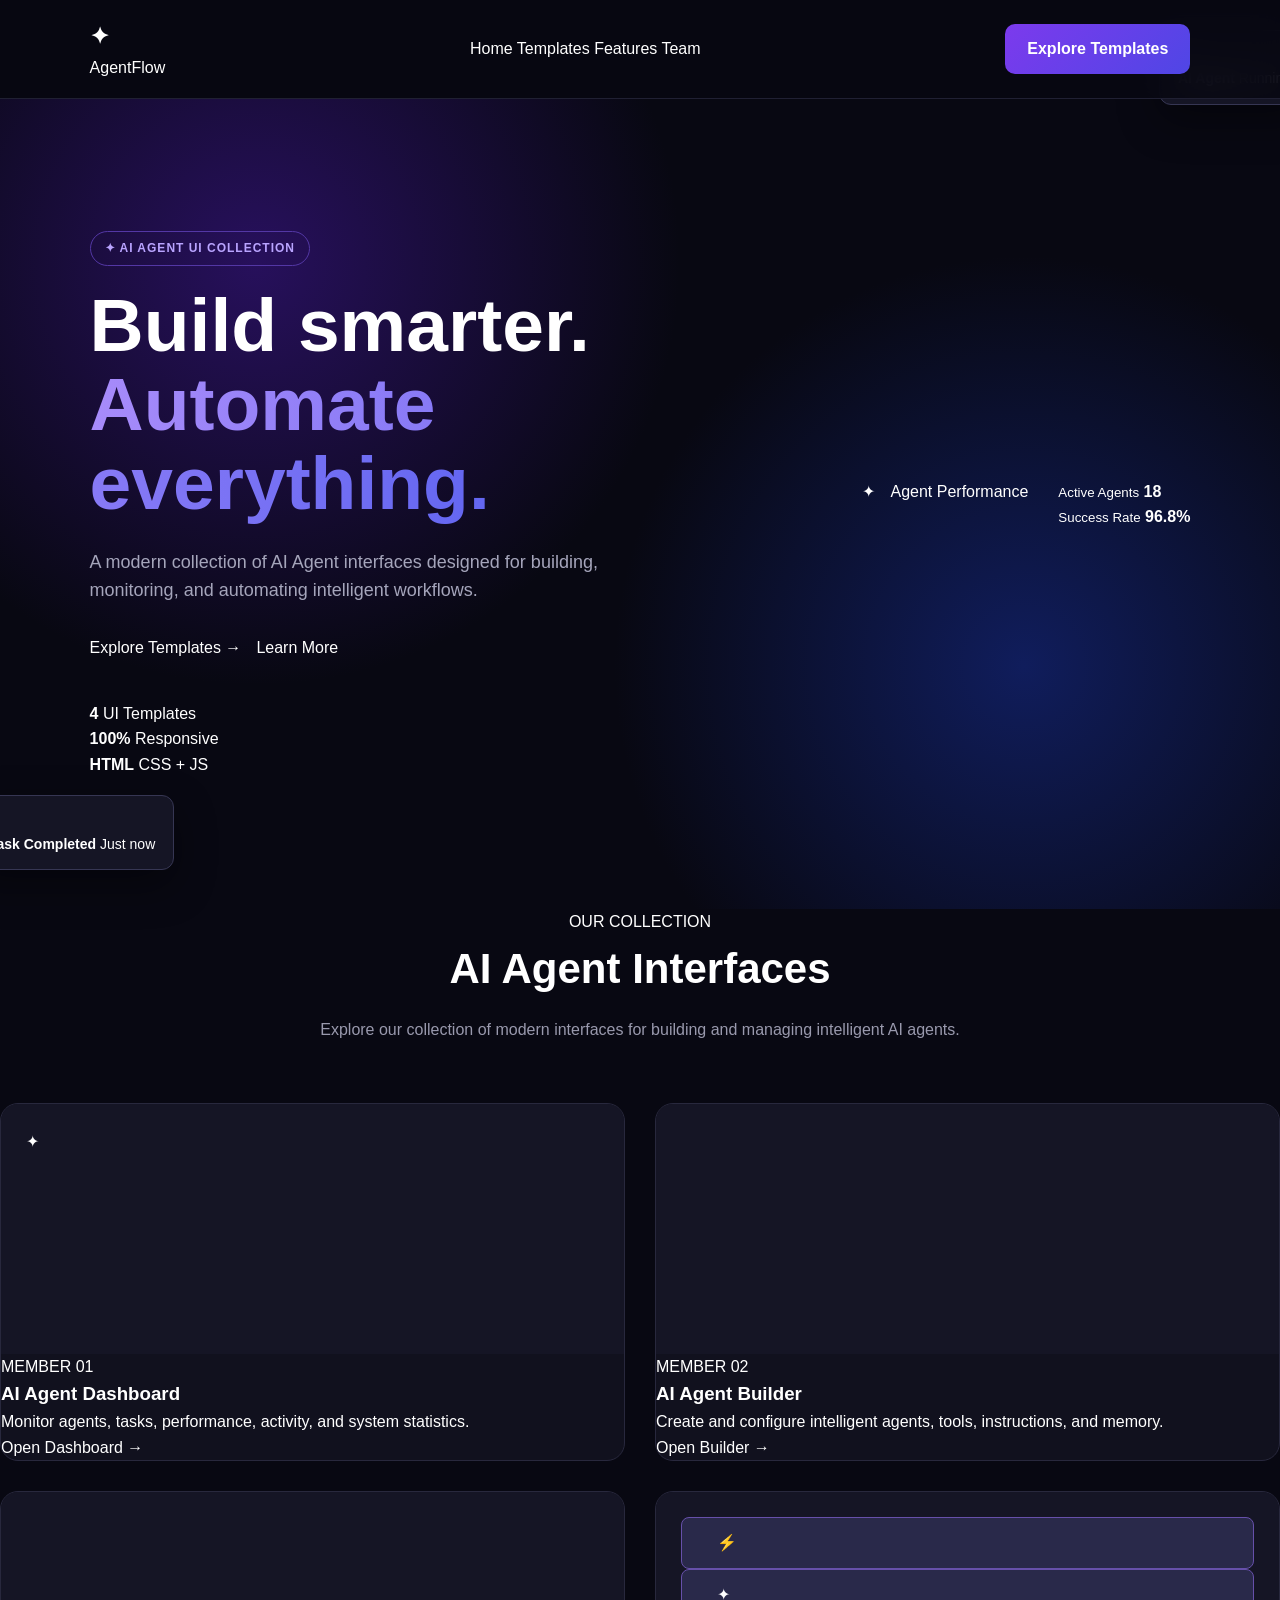
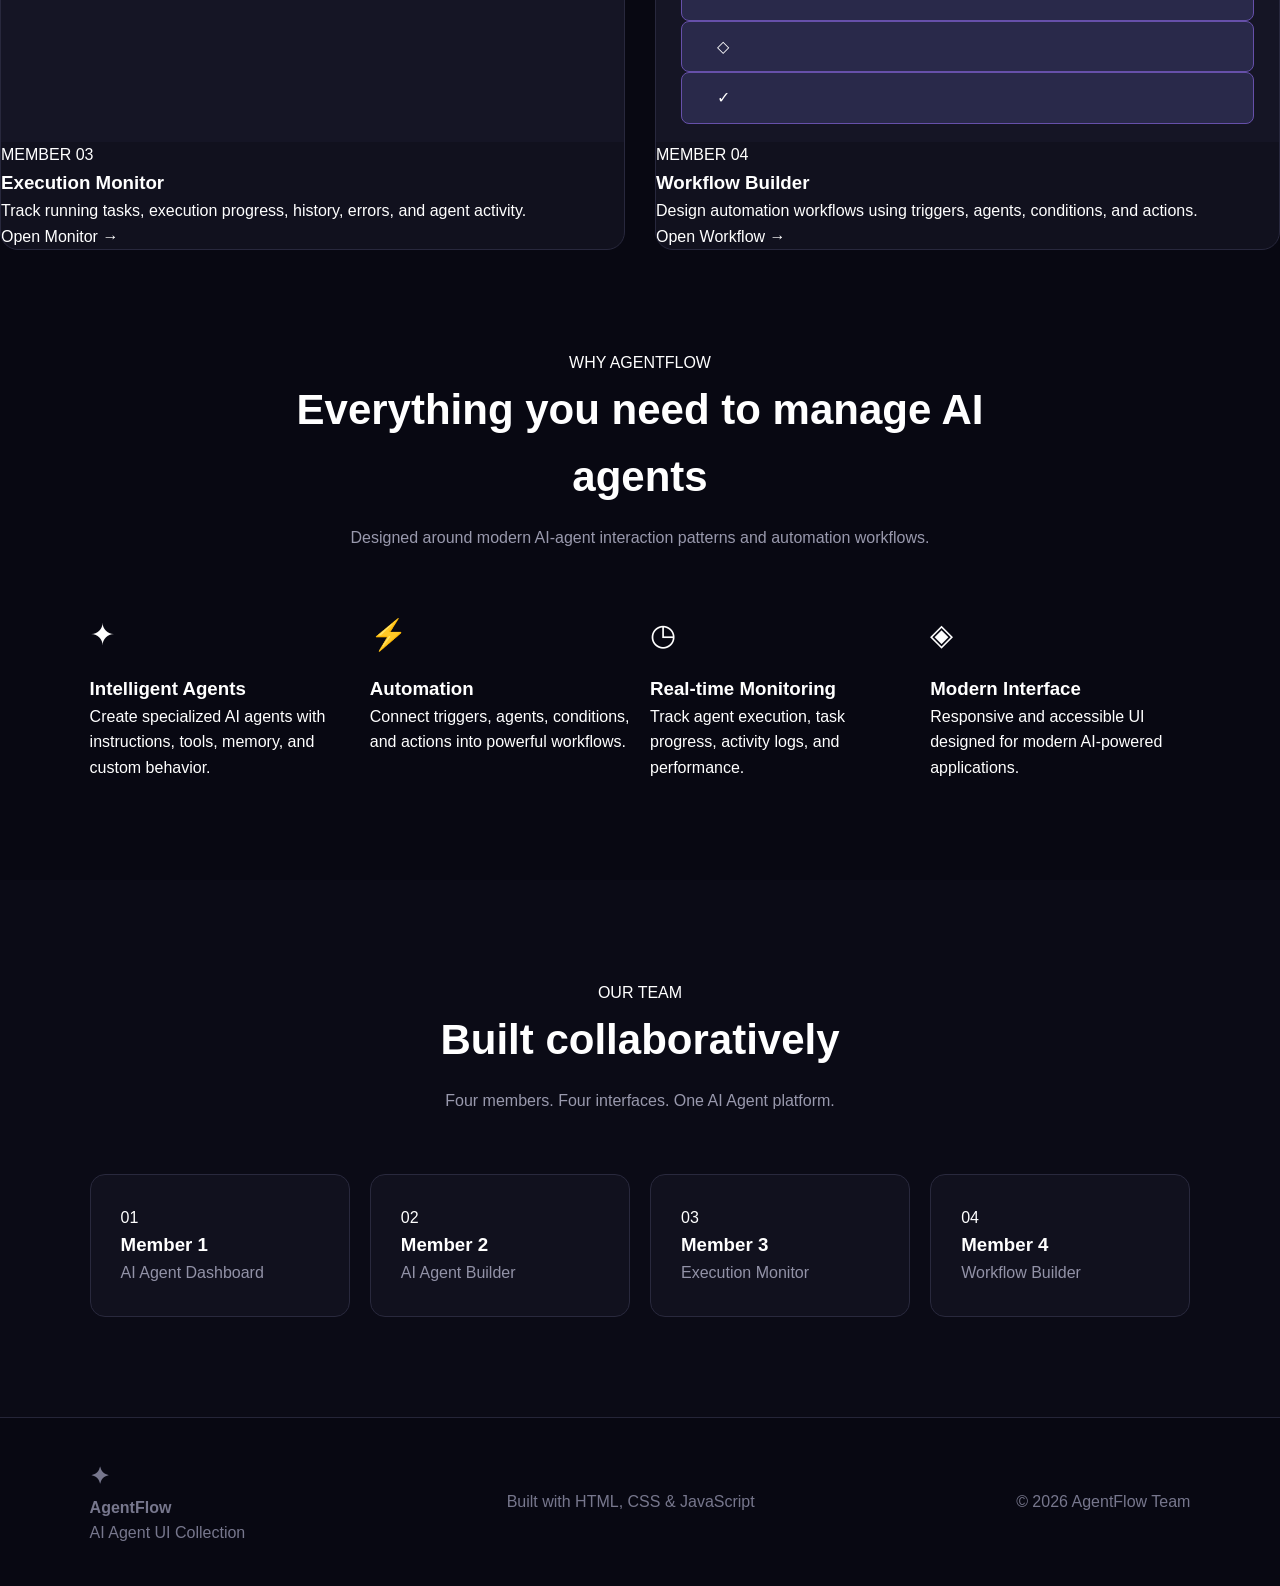
==== AIAgents/index.html @ b14f4096 "Fix AIAgents submodule configuration" ====
<!DOCTYPE html>
<html lang="en">

<head>
    <meta charset="UTF-8">
    <meta name="viewport" content="width=device-width, initial-scale=1.0">

    <title>AgentFlow | AI Agent UI Collection</title>

    <link rel="stylesheet" href="style.css">
</head>

<body>

    <!-- NAVBAR -->

    <header class="navbar">

        <div class="logo-area">

            <div class="logo">
                ✦
            </div>

            <span>AgentFlow</span>

        </div>


        <nav>

            <a href="#home">Home</a>
            <a href="#templates">Templates</a>
            <a href="#features">Features</a>
            <a href="#team">Team</a>

        </nav>


        <a href="#templates" class="nav-button">
            Explore Templates
        </a>

    </header>



    <!-- HERO -->

    <section class="hero" id="home">

        <div class="hero-content">

            <div class="badge">
                ✦ AI AGENT UI COLLECTION
            </div>


            <h1>
                Build smarter.
                <span>Automate everything.</span>
            </h1>


            <p>
                A modern collection of AI Agent interfaces designed
                for building, monitoring, and automating intelligent
                workflows.
            </p>


            <div class="hero-buttons">

                <a href="#templates" class="primary-button">
                    Explore Templates →
                </a>

                <a href="#features" class="secondary-button">
                    Learn More
                </a>

            </div>


            <div class="hero-stats">

                <div>
                    <strong>4</strong>
                    <span>UI Templates</span>
                </div>

                <div>
                    <strong>100%</strong>
                    <span>Responsive</span>
                </div>

                <div>
                    <strong>HTML</strong>
                    <span>CSS + JS</span>
                </div>

            </div>

        </div>


        <!-- HERO VISUAL -->

        <div class="hero-visual">

            <div class="glow"></div>

            <div class="floating-card card-one">

                <div class="mini-icon purple">
                    ✦
                </div>

                <div>
                    <strong>AI Agent</strong>
                    <span>Running</span>
                </div>

                <div class="online-dot"></div>

            </div>


            <div class="dashboard-preview">

                <div class="preview-top">

                    <div class="small-logo">
                        ✦
                    </div>

                    <div class="preview-lines">
                        <span></span>
                        <span></span>
                    </div>

                </div>


                <div class="preview-title">
                    Agent Performance
                </div>


                <div class="fake-chart">

                    <div class="chart-bar" style="height:35%"></div>
                    <div class="chart-bar" style="height:50%"></div>
                    <div class="chart-bar" style="height:42%"></div>
                    <div class="chart-bar" style="height:70%"></div>
                    <div class="chart-bar" style="height:58%"></div>
                    <div class="chart-bar" style="height:85%"></div>
                    <div class="chart-bar active" style="height:72%"></div>

                </div>


                <div class="preview-bottom">

                    <div>
                        <small>Active Agents</small>
                        <strong>18</strong>
                    </div>

                    <div>
                        <small>Success Rate</small>
                        <strong>96.8%</strong>
                    </div>

                </div>

            </div>


            <div class="floating-card card-two">

                <div class="success-icon">
                    ✓
                </div>

                <div>
                    <strong>Task Completed</strong>
                    <span>Just now</span>
                </div>

            </div>

        </div>

    </section>



    <!-- TEMPLATES -->

    <section class="templates-section" id="templates">

        <div class="section-heading">

            <div class="section-badge">
                OUR COLLECTION
            </div>

            <h2>
                AI Agent Interfaces
            </h2>

            <p>
                Explore our collection of modern interfaces for
                building and managing intelligent AI agents.
            </p>

        </div>


        <div class="template-grid">


            <!-- MEMBER 1 -->

            <article class="template-card">

                <div class="template-preview dashboard-preview-card">

                    <div class="mock-sidebar">

                        <div class="mock-logo">
                            ✦
                        </div>

                        <span class="mock-active"></span>
                        <span></span>
                        <span></span>
                        <span></span>

                    </div>


                    <div class="mock-dashboard">

                        <div class="mock-heading"></div>

                        <div class="mock-stats">

                            <i></i>
                            <i></i>
                            <i></i>

                        </div>

                        <div class="mock-chart">

                            <b style="height:45%"></b>
                            <b style="height:65%"></b>
                            <b style="height:50%"></b>
                            <b style="height:80%"></b>
                            <b style="height:60%"></b>

                        </div>

                    </div>

                </div>


                <div class="template-content">

                    <div class="member-label">
                        MEMBER 01
                    </div>

                    <h3>
                        AI Agent Dashboard
                    </h3>

                    <p>
                        Monitor agents, tasks, performance,
                        activity, and system statistics.
                    </p>

                    <a
                        href="member1-AiAgent/index.html"
                        class="open-button"
                    >
                        Open Dashboard →
                    </a>

                </div>

            </article>



            <!-- MEMBER 2 -->

            <article class="template-card">

                <div class="template-preview builder-preview-card">

                    <div class="builder-top">
                        <span></span>
                        <span></span>
                        <span></span>
                    </div>


                    <div class="builder-layout">

                        <div class="builder-side">

                            <i></i>
                            <i></i>
                            <i></i>
                            <i></i>

                        </div>


                        <div class="builder-form">

                            <div class="form-title"></div>

                            <div class="form-input"></div>
                            <div class="form-input"></div>

                            <div class="form-large"></div>

                            <div class="form-button"></div>

                        </div>

                    </div>

                </div>

                <div class="template-content">

                    <div class="member-label">
                        MEMBER 02
                    </div>

                    <h3>
                        AI Agent Builder
                    </h3>

                    <p>
                        Create and configure intelligent agents,
                        tools, instructions, and memory.
                    </p>

                    <a
                        href="member2-AIAgent-Builder/index.html"
                        class="open-button"
                    >
                        Open Builder →
                    </a>

                </div>

            </article>



            <!-- MEMBER 3 -->

            <article class="template-card">

                <div class="template-preview execution-preview-card">

                    <div class="execution-header">
                        <span></span>
                        <span></span>
                    </div>


                    <div class="progress-mock">

                        <div class="progress-title"></div>

                        <div class="progress-track">
                            <div></div>
                        </div>

                    </div>


                    <div class="timeline-mock">

                        <i></i>
                        <i></i>
                        <i></i>
                        <i></i>

                    </div>

                </div>


                <div class="template-content">

                    <div class="member-label">
                        MEMBER 03
                    </div>

                    <h3>
                        Execution Monitor
                    </h3>

                    <p>
                        Track running tasks, execution progress,
                        history, errors, and agent activity.
                    </p>

                    <a
                        href="member3-Execution-Monitor/index.html"
                        class="open-button"
                    >
                        Open Monitor →
                    </a>

                </div>

            </article>



            <!-- MEMBER 4 -->

            <article class="template-card">

                <div class="template-preview workflow-preview-card">

                    <div class="workflow-node node-a">
                        ⚡
                    </div>

                    <div class="workflow-line line-a"></div>

                    <div class="workflow-node node-b">
                        ✦
                    </div>

                    <div class="workflow-line line-b"></div>

                    <div class="workflow-node node-c">
                        ◇
                    </div>

                    <div class="workflow-line line-c"></div>

                    <div class="workflow-node node-d">
                        ✓
                    </div>

                </div>


                <div class="template-content">

                    <div class="member-label">
                        MEMBER 04
                    </div>

                    <h3>
                        Workflow Builder
                    </h3>

                    <p>
                        Design automation workflows using
                        triggers, agents, conditions, and actions.
                    </p>

                    <a
                        href="member4-workflow-builder/index.html"
                        class="open-button"
                    >
                        Open Workflow →
                    </a>

                </div>

            </article>

        </div>

    </section>



    <!-- FEATURES -->

    <section class="features" id="features">

        <div class="section-heading">

            <div class="section-badge">
                WHY AGENTFLOW
            </div>

            <h2>
                Everything you need to manage AI agents
            </h2>

            <p>
                Designed around modern AI-agent interaction patterns
                and automation workflows.
            </p>

        </div>


        <div class="feature-grid">


            <div class="feature">

                <div class="feature-icon">
                    ✦
                </div>

                <h3>
                    Intelligent Agents
                </h3>

                <p>
                    Create specialized AI agents with instructions,
                    tools, memory, and custom behavior.
                </p>

            </div>


            <div class="feature">

                <div class="feature-icon">
                    ⚡
                </div>

                <h3>
                    Automation
                </h3>

                <p>
                    Connect triggers, agents, conditions, and
                    actions into powerful workflows.
                </p>

            </div>


            <div class="feature">

                <div class="feature-icon">
                    ◷
                </div>

                <h3>
                    Real-time Monitoring
                </h3>

                <p>
                    Track agent execution, task progress,
                    activity logs, and performance.
                </p>

            </div>


            <div class="feature">

                <div class="feature-icon">
                    ◈
                </div>

                <h3>
                    Modern Interface
                </h3>

                <p>
                    Responsive and accessible UI designed for
                    modern AI-powered applications.
                </p>

            </div>

        </div>

    </section>



    <!-- TEAM -->

    <section class="team" id="team">

        <div class="section-heading">

            <div class="section-badge">
                OUR TEAM
            </div>

            <h2>
                Built collaboratively
            </h2>

            <p>
                Four members. Four interfaces. One AI Agent platform.
            </p>

        </div>


        <div class="team-grid">

            <div class="team-card">

                <div class="team-number">
                    01
                </div>

                <div>
                    <h3>Member 1</h3>
                    <p>AI Agent Dashboard</p>
                </div>

            </div>


            <div class="team-card">

                <div class="team-number">
                    02
                </div>

                <div>
                    <h3>Member 2</h3>
                    <p>AI Agent Builder</p>
                </div>

            </div>


            <div class="team-card">

                <div class="team-number">
                    03
                </div>

                <div>
                    <h3>Member 3</h3>
                    <p>Execution Monitor</p>
                </div>

            </div>


            <div class="team-card">

                <div class="team-number">
                    04
                </div>

                <div>
                    <h3>Member 4</h3>
                    <p>Workflow Builder</p>
                </div>

            </div>

        </div>

    </section>



    <!-- FOOTER -->

    <footer>

        <div class="footer-brand">

            <div class="logo">
                ✦
            </div>

            <div>
                <strong>AgentFlow</strong>
                <p>AI Agent UI Collection</p>
            </div>

        </div>


        <p>
            Built with HTML, CSS & JavaScript
        </p>


        <p>
            © 2026 AgentFlow Team
        </p>

    </footer>



    <script src="script.js"></script>

</body>

</html>
---- AIAgents/style.css ----
* {
    margin: 0;
    padding: 0;
    box-sizing: border-box;
}

html {
    scroll-behavior: smooth;
}

body {
    font-family: Arial, sans-serif;
    background: #080812;
    color: white;
    line-height: 1.6;
}

a {
    text-decoration: none;
    color: inherit;
}


/* NAVBAR */

.navbar {
    position: sticky;
    top: 0;
    z-index: 1000;

    display: flex;
    align-items: center;
    justify-content: space-between;

    padding: 18px 7%;

    background: rgba(8, 8, 18, 0.9);
    backdrop-filter: blur(15px);

    border-bottom: 1px solid #202033;
}

.logo {
    font-size: 23px;
    font-weight: bold;
}

.nav-links {
    display: flex;
    gap: 30px;
}

.nav-links a {
    color: #aaaabd;
    transition: 0.3s;
}

.nav-links a:hover {
    color: white;
}

.nav-button,
.primary-btn {
    background: linear-gradient(135deg, #7c3aed, #4f46e5);
    padding: 12px 22px;
    border-radius: 10px;
    color: white;
    font-weight: bold;
}


/* HERO */

.hero {
    min-height: 90vh;

    display: flex;
    align-items: center;
    justify-content: space-between;

    gap: 60px;
    padding: 80px 7%;

    background:
        radial-gradient(circle at 20% 20%, #27105c 0, transparent 35%),
        radial-gradient(circle at 80% 70%, #101d5c 0, transparent 35%);
}

.hero-content {
    max-width: 600px;
}

.badge,
.section-label {
    display: inline-block;

    padding: 7px 14px;
    margin-bottom: 20px;

    border: 1px solid #5337a5;
    border-radius: 50px;

    color: #b9a4ff;
    font-size: 12px;
    font-weight: bold;
    letter-spacing: 1px;
}

.hero h1 {
    font-size: clamp(45px, 6vw, 75px);
    line-height: 1.05;
    margin-bottom: 25px;
}

.hero h1 span {
    background: linear-gradient(90deg, #a78bfa, #6366f1);
    -webkit-background-clip: text;
    background-clip: text;
    color: transparent;
}

.hero p {
    color: #a5a5bb;
    font-size: 18px;
    margin-bottom: 30px;
}

.hero-buttons {
    display: flex;
    gap: 15px;
    margin-bottom: 40px;
}

.secondary-btn {
    border: 1px solid #38384e;
    padding: 12px 22px;
    border-radius: 10px;
    color: #ddd;
}

.stats {
    display: flex;
    gap: 45px;
}

.stats div {
    display: flex;
    flex-direction: column;
}

.stats strong {
    font-size: 25px;
}

.stats span {
    color: #88889c;
    font-size: 13px;
}


/* HERO PREVIEW */

.hero-preview {
    position: relative;
    width: 500px;
}

.preview-window {
    background: #11111e;
    border: 1px solid #303047;
    border-radius: 18px;
    overflow: hidden;
    box-shadow: 0 30px 80px rgba(0, 0, 0, 0.5);
}

.window-top {
    padding: 15px;
    border-bottom: 1px solid #29293b;
}

.window-top span {
    display: inline-block;
    width: 9px;
    height: 9px;
    background: #666;
    border-radius: 50%;
    margin-right: 5px;
}

.preview-content {
    display: flex;
    min-height: 300px;
}

.preview-sidebar {
    width: 80px;
    padding: 25px 15px;
    border-right: 1px solid #29293b;
}

.preview-sidebar div {
    height: 12px;
    background: #34344b;
    border-radius: 4px;
    margin-bottom: 20px;
}

.preview-main {
    padding: 25px;
    flex: 1;
}

.preview-heading {
    width: 160px;
    height: 20px;
    background: #494967;
    border-radius: 5px;
    margin-bottom: 25px;
}

.preview-cards {
    display: flex;
    gap: 10px;
}

.preview-cards div {
    height: 65px;
    flex: 1;
    background: linear-gradient(135deg, #27204d, #1d2856);
    border-radius: 8px;
}

.preview-chart {
    height: 120px;
    margin-top: 20px;
    background: #18182a;
    border-radius: 10px;
    position: relative;
}

.chart-line {
    position: absolute;
    left: 10%;
    right: 10%;
    top: 50%;

    height: 3px;

    background: linear-gradient(
        90deg,
        #8b5cf6,
        #6366f1,
        #22d3ee
    );

    transform: rotate(-5deg);
}


/* FLOATING CARDS */

.floating-card {
    position: absolute;

    padding: 14px 18px;

    background: #151525;
    border: 1px solid #363653;
    border-radius: 12px;

    box-shadow: 0 15px 40px rgba(0,0,0,.4);

    font-size: 14px;
}

.card-one {
    top: 30px;
    right: -30px;
}

.card-two {
    bottom: 30px;
    left: -30px;
}


/* SECTIONS */

.templates,
.features,
.team {
    padding: 100px 7%;
}

.section-heading {
    text-align: center;
    max-width: 700px;
    margin: auto auto 60px;
}

.section-heading h2 {
    font-size: 42px;
    margin-bottom: 15px;
}

.section-heading p {
    color: #9999ad;
}


/* TEMPLATE GRID */

.template-grid {
    display: grid;
    grid-template-columns: repeat(2, 1fr);
    gap: 30px;
}

.template-card {
    background: #11111e;
    border: 1px solid #28283d;
    border-radius: 18px;
    overflow: hidden;

    transition: 0.3s;
}

.template-card:hover {
    transform: translateY(-8px);
    border-color: #6851c7;
    box-shadow: 0 20px 50px rgba(0,0,0,.3);
}

.template-preview {
    height: 250px;
    padding: 25px;
    background: #151525;
}

.template-info {
    padding: 28px;
}

.template-info > span {
    color: #8b6cff;
    font-size: 12px;
    font-weight: bold;
}

.template-info h3 {
    font-size: 24px;
    margin: 8px 0;
}

.template-info p {
    color: #9292a7;
    margin-bottom: 20px;
}

.template-button {
    display: inline-block;

    padding: 11px 18px;

    background: #211b3d;
    border: 1px solid #4c3b83;

    border-radius: 9px;

    color: #bdaeff;
    font-weight: bold;

    transition: 0.3s;
}

.template-button:hover {
    background: #6848d9;
    color: white;
}


/* MINI DASHBOARD */

.dashboard-preview {
    display: flex;
    gap: 15px;
}

.mini-sidebar {
    width: 60px;
    background: #24243a;
    border-radius: 8px;
}

.mini-dashboard {
    flex: 1;
}

.mini-header {
    width: 40%;
    height: 20px;
    background: #4a4a68;
    border-radius: 5px;
    margin-bottom: 20px;
}

.mini-stats {
    display: flex;
    gap: 10px;
}

.mini-stats div {
    height: 55px;
    flex: 1;
    background: #29294a;
    border-radius: 8px;
}

.mini-chart {
    height: 110px;
    background: #20203a;
    border-radius: 8px;
    margin-top: 15px;
}


/* BUILDER */

.builder-preview {
    display: flex;
    flex-direction: column;
    align-items: center;
    justify-content: center;
    gap: 12px;
}

.builder-box {
    width: 180px;
    padding: 15px;
    background: #29294a;
    border: 1px solid #5c4ca0;
    border-radius: 10px;
}

.builder-box div {
    height: 8px;
    background: #6366f1;
    border-radius: 5px;
    margin: 7px;
}

.builder-line {
    width: 2px;
    height: 20px;
    background: #7c3aed;
}

.builder-box.small {
    width: 140px;
}


/* MONITOR */

.monitor-preview {
    padding: 30px;
}

.monitor-header {
    width: 180px;
    height: 18px;
    background: #51516d;
    border-radius: 5px;
    margin-bottom: 25px;
}

.monitor-row {
    display: grid;
    grid-template-columns: 2fr 1fr 1fr;
    gap: 10px;

    padding: 15px;
    margin-bottom: 10px;

    background: #222238;
    border-radius: 8px;
}

.monitor-row span {
    height: 8px;
    background: #555575;
    border-radius: 4px;
}


/* WORKFLOW */

.workflow-preview {
    display: flex;
    flex-direction: column;
    align-items: center;
    justify-content: center;
}

.workflow-node {
    padding: 12px 35px;

    background: #29294a;
    border: 1px solid #6650aa;

    border-radius: 8px;
}

.workflow-arrow {
    color: #8b5cf6;
}


/* FEATURES */

.feature-grid {
    display: grid;
    grid-template-columns: repeat(4, 1fr);
    gap: 20px;
}

.feature-card {
    padding: 30px;
    background: #11111e;
    border: 1px solid #29293d;
    border-radius: 15px;
}

.feature-icon {
    font-size: 30px;
    margin-bottom: 15px;
}

.feature-card p {
    color: #9191a5;
    margin-top: 10px;
}


/* TEAM */

.team {
    background: #0b0b16;
}

.team-grid {
    display: grid;
    grid-template-columns: repeat(4, 1fr);
    gap: 20px;
}

.team-card {
    padding: 30px;

    background: #11111e;
    border: 1px solid #29293d;

    border-radius: 15px;
}

.member-number {
    font-size: 35px;
    color: #7c5cff;
    font-weight: bold;
}

.team-card p {
    color: #9292a7;
}


/* FOOTER */

footer {
    padding: 40px 7%;

    display: flex;
    justify-content: space-between;
    align-items: center;

    border-top: 1px solid #252538;

    color: #77778d;
}


/* RESPONSIVE */

@media(max-width: 1000px) {

    .hero {
        flex-direction: column;
        text-align: center;
    }

    .hero-preview {
        width: 90%;
    }

    .hero-buttons,
    .stats {
        justify-content: center;
    }

    .feature-grid,
    .team-grid {
        grid-template-columns: repeat(2, 1fr);
    }

}

@media(max-width: 700px) {

    .nav-links {
        display: none;
    }

    .template-grid {
        grid-template-columns: 1fr;
    }

    .feature-grid,
    .team-grid {
        grid-template-columns: 1fr;
    }

    .hero {
        padding: 60px 5%;
    }

    .hero-preview {
        width: 100%;
    }

    footer {
        flex-direction: column;
        gap: 15px;
    }

}

@media(max-width: 450px) {

    .nav-button {
        display: none;
    }

    .hero h1 {
        font-size: 42px;
    }

    .stats {
        flex-direction: column;
        gap: 15px;
    }

}
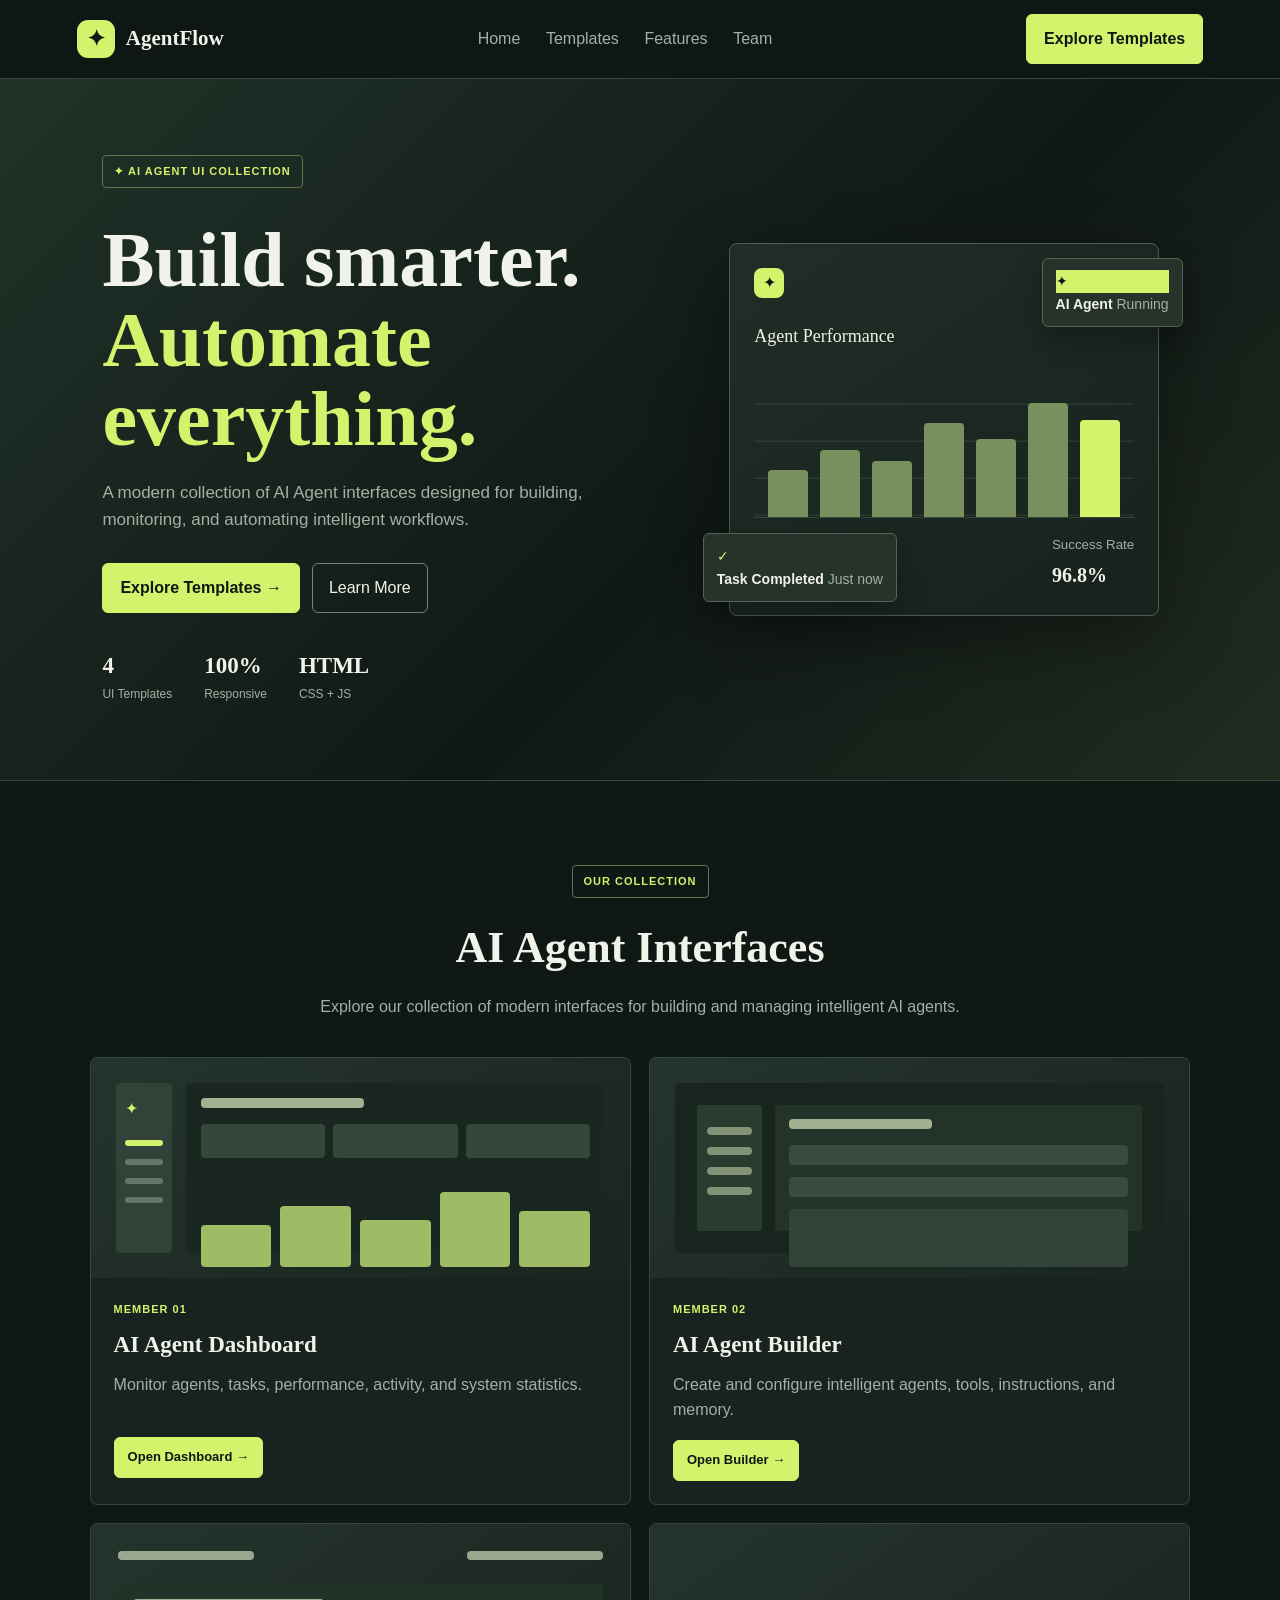
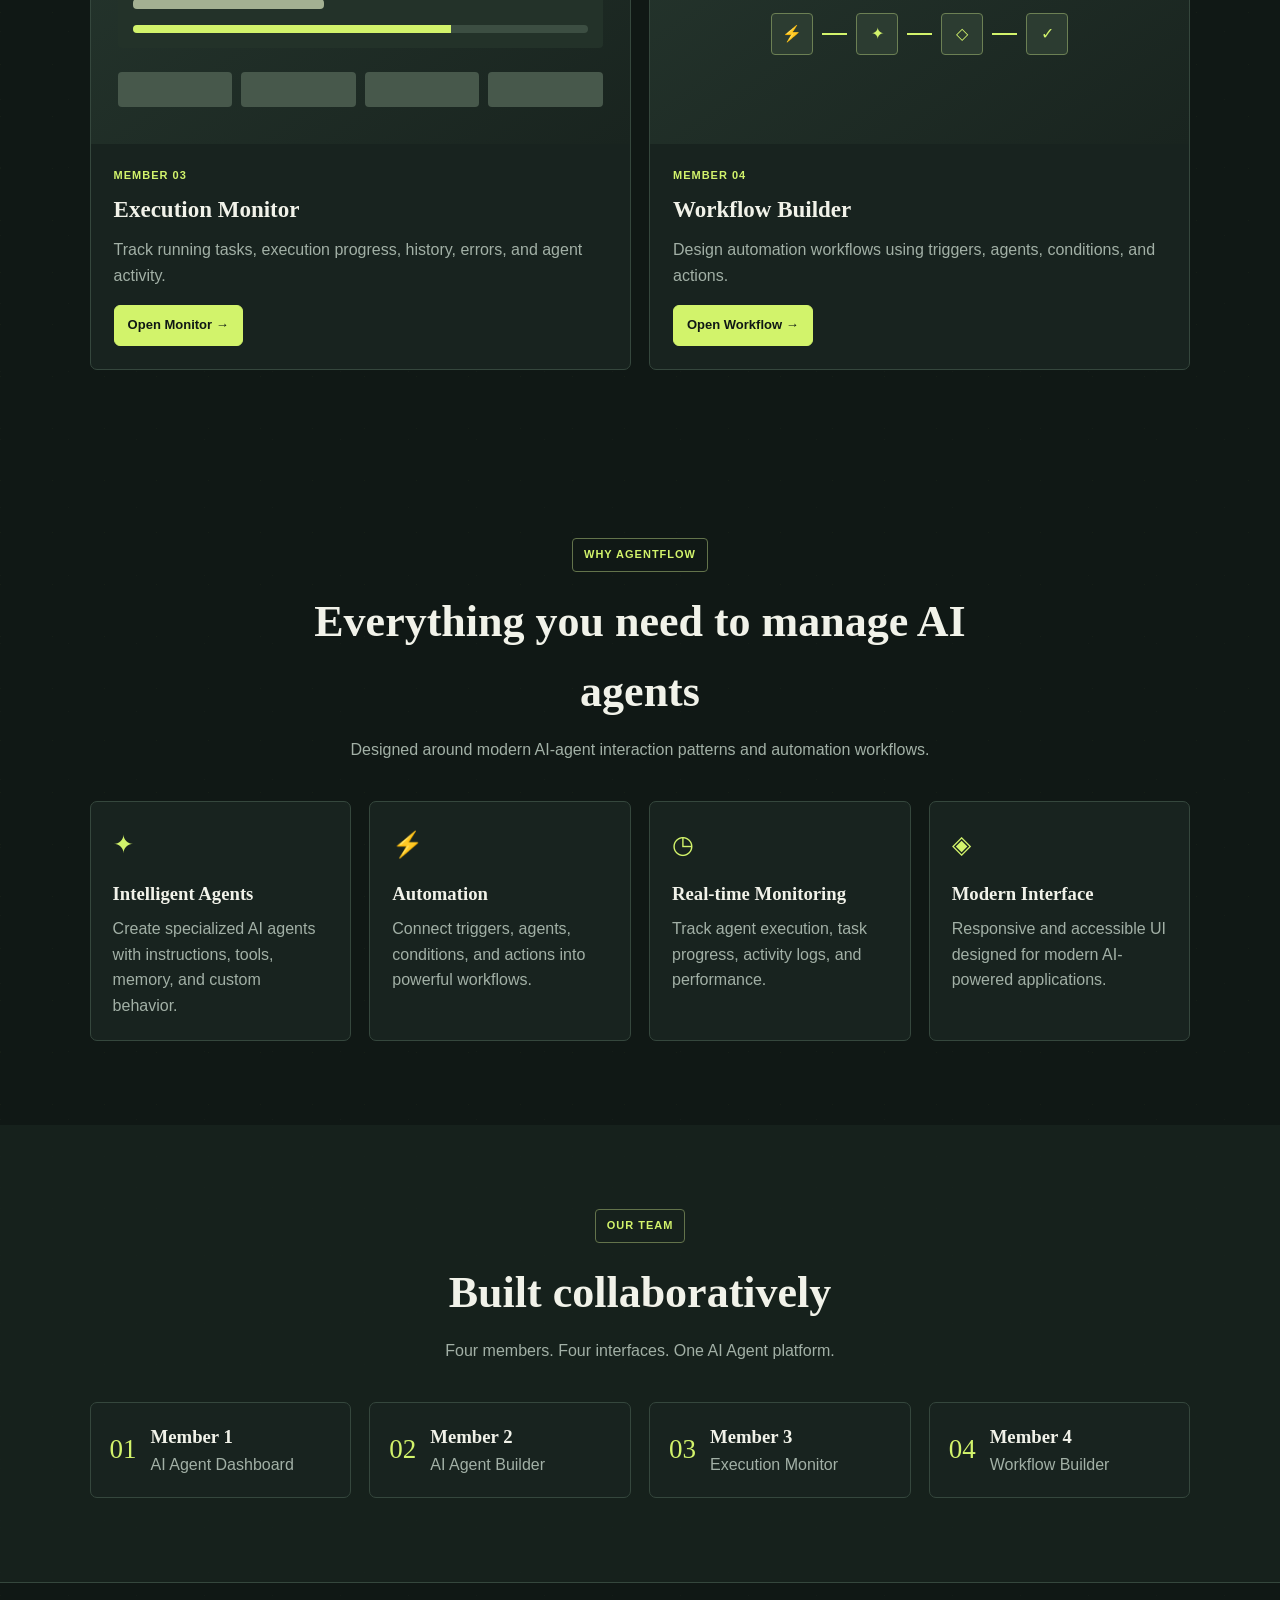
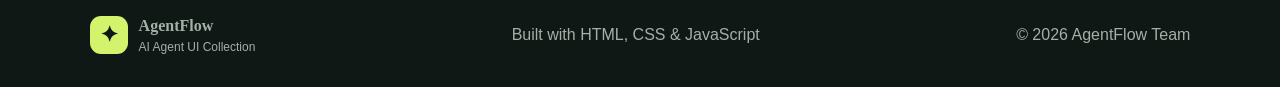
==== commit 835b1d0f: "Update AIAgents project files" ====
--- a/AIAgents/index.html
+++ b/AIAgents/index.html
@@ -709,7 +709,7 @@
 
 
 
-    <script src="script.js"></script>
+    <script src="main.js"></script>
 
 </body>
 
--- a/AIAgents/style.css
+++ b/AIAgents/style.css
@@ -659,4 +659,752 @@
         gap: 15px;
     }
 
+}
+
+:root {
+    --page: #101815;
+    --surface: #18231f;
+    --surface-raised: #202d27;
+    --line: #35473d;
+    --text: #f1f2e9;
+    --muted: #a2b0a6;
+    --lime: #d2f36b;
+    --coral: #ff8c74;
+}
+
+body {
+    background-color: var(--page);
+    background-image: linear-gradient(115deg, rgba(210, 243, 107, .035) 1px, transparent 1px),
+        linear-gradient(25deg, rgba(210, 243, 107, .025) 1px, transparent 1px);
+    background-size: 52px 52px, 68px 68px;
+    color: var(--text);
+    font-family: "Trebuchet MS", "Segoe UI", sans-serif;
+}
+
+h1,
+h2,
+h3,
+.logo-area > span,
+.footer-brand strong {
+    font-family: "Palatino Linotype", "Book Antiqua", Georgia, serif;
+    letter-spacing: 0;
+}
+
+.navbar {
+    padding: 14px clamp(20px, 6vw, 88px);
+    background: rgba(16, 24, 21, .92);
+    border-color: var(--line);
+}
+
+.logo-area,
+.footer-brand {
+    display: flex;
+    align-items: center;
+    gap: 11px;
+}
+
+.logo-area > span {
+    font-size: 21px;
+    font-weight: 700;
+}
+
+.logo-area .logo,
+.footer-brand .logo {
+    display: grid;
+    width: 38px;
+    height: 38px;
+    place-items: center;
+    border-radius: 11px;
+    background: var(--lime);
+    color: var(--page);
+    font-size: 22px;
+}
+
+.navbar nav {
+    display: flex;
+    gap: clamp(14px, 2vw, 30px);
+    color: var(--muted);
+}
+
+.navbar nav a:hover,
+.navbar nav a:focus-visible {
+    color: var(--lime);
+}
+
+.nav-button,
+.primary-button,
+.open-button {
+    display: inline-flex;
+    align-items: center;
+    justify-content: center;
+    gap: 8px;
+    border: 1px solid var(--lime);
+    border-radius: 6px;
+    background: var(--lime);
+    color: var(--page);
+    font-weight: 700;
+    transition: transform .2s ease, background-color .2s ease;
+}
+
+.nav-button,
+.primary-button {
+    padding: 11px 17px;
+}
+
+.nav-button:hover,
+.primary-button:hover,
+.open-button:hover {
+    transform: translateY(-2px);
+    background: #e1fa92;
+}
+
+.hero {
+    min-height: 620px;
+    display: grid;
+    grid-template-columns: minmax(0, 1fr) minmax(340px, .9fr);
+    align-items: center;
+    gap: clamp(36px, 7vw, 100px);
+    padding: 76px clamp(20px, 8vw, 120px);
+    background: linear-gradient(135deg, rgba(35, 55, 44, .85), rgba(16, 24, 21, .35) 58%, rgba(52, 67, 47, .45));
+    border-bottom: 1px solid var(--line);
+}
+
+.hero-content {
+    max-width: 650px;
+}
+
+.badge,
+.section-badge {
+    display: inline-flex;
+    align-items: center;
+    padding: 7px 11px;
+    border: 1px solid #63734b;
+    border-radius: 4px;
+    color: var(--lime);
+    font-size: 11px;
+    font-weight: 700;
+    letter-spacing: 1px;
+}
+
+.hero h1 {
+    max-width: 620px;
+    margin: 12px 0 20px;
+    font-size: clamp(48px, 6.2vw, 78px);
+    line-height: 1.02;
+}
+
+.hero h1 span {
+    display: block;
+    color: var(--lime);
+    background: none;
+    -webkit-text-fill-color: currentColor;
+}
+
+.hero p,
+.section-heading p {
+    color: var(--muted);
+}
+
+.hero p {
+    max-width: 520px;
+    font-size: 17px;
+}
+
+.hero-buttons {
+    display: flex;
+    flex-wrap: wrap;
+    gap: 12px;
+    margin: 28px 0 35px;
+}
+
+.secondary-button {
+    display: inline-flex;
+    align-items: center;
+    padding: 10px 16px;
+    border: 1px solid #748177;
+    border-radius: 6px;
+    color: var(--text);
+}
+
+.secondary-button:hover {
+    border-color: var(--lime);
+    color: var(--lime);
+}
+
+.hero-stats {
+    display: flex;
+    flex-wrap: wrap;
+    gap: 32px;
+}
+
+.hero-stats > div {
+    display: flex;
+    flex-direction: column;
+}
+
+.hero-stats strong {
+    color: var(--text);
+    font-family: Georgia, serif;
+    font-size: 23px;
+}
+
+.hero-stats span {
+    color: var(--muted);
+    font-size: 12px;
+}
+
+.hero-visual {
+    position: relative;
+    min-height: 390px;
+    display: grid;
+    place-items: center;
+}
+
+.glow {
+    position: absolute;
+    inset: 15% 8%;
+    border: 1px solid rgba(210, 243, 107, .24);
+    border-radius: 50%;
+    transform: rotate(-18deg) scaleY(.62);
+}
+
+.dashboard-preview {
+    position: relative;
+    z-index: 1;
+    width: min(100%, 430px);
+    display: block;
+    padding: 24px;
+    border: 1px solid #4a5e50;
+    border-radius: 8px;
+    background: linear-gradient(145deg, #202e27, #17211d);
+    box-shadow: 0 24px 70px rgba(0, 0, 0, .34);
+}
+
+.preview-top,
+.preview-bottom {
+    display: flex;
+    align-items: center;
+    justify-content: space-between;
+}
+
+.small-logo {
+    width: 30px;
+    height: 30px;
+    display: grid;
+    place-items: center;
+    border-radius: 8px;
+    background: var(--lime);
+    color: var(--page);
+}
+
+.preview-lines span {
+    display: block;
+    width: 80px;
+    height: 5px;
+    margin: 5px;
+    border-radius: 5px;
+    background: #68786c;
+}
+
+.preview-lines span:last-child {
+    width: 52px;
+    margin-left: auto;
+    background: #46564b;
+}
+
+.preview-title {
+    margin: 24px 0 18px;
+    font-family: Georgia, serif;
+    font-size: 18px;
+}
+
+.fake-chart {
+    height: 150px;
+    display: flex;
+    align-items: end;
+    gap: 12px;
+    padding: 14px 14px 0;
+    border-bottom: 1px solid var(--line);
+    background: repeating-linear-gradient(to bottom, transparent 0 35px, rgba(162, 176, 166, .12) 36px 37px);
+}
+
+.chart-bar {
+    flex: 1;
+    min-width: 10px;
+    border-radius: 4px 4px 0 0;
+    background: #78905b;
+}
+
+.chart-bar.active {
+    background: var(--lime);
+}
+
+.preview-bottom {
+    padding-top: 16px;
+}
+
+.preview-bottom div {
+    display: grid;
+    gap: 3px;
+}
+
+.preview-bottom small,
+.floating-card span {
+    color: var(--muted);
+}
+
+.preview-bottom strong {
+    font-family: Georgia, serif;
+    font-size: 20px;
+}
+
+.floating-card {
+    z-index: 2;
+    padding: 11px 13px;
+    border: 1px solid #526456;
+    border-radius: 6px;
+    background: #25332b;
+    box-shadow: 0 12px 30px rgba(0, 0, 0, .3);
+}
+
+.card-one {
+    top: 24px;
+    right: -5px;
+}
+
+.card-two {
+    bottom: 22px;
+    left: -8px;
+}
+
+.mini-icon.purple {
+    background: var(--lime);
+    color: var(--page);
+}
+
+.online-dot,
+.success-icon {
+    color: var(--lime);
+}
+
+.templates-section,
+.features,
+.team {
+    padding: 84px clamp(20px, 7vw, 100px);
+}
+
+.section-heading {
+    margin-bottom: 38px;
+}
+
+.section-heading h2 {
+    margin: 15px 0 10px;
+    font-size: clamp(30px, 4vw, 44px);
+}
+
+.template-grid,
+.feature-grid,
+.team-grid {
+    display: grid;
+    grid-template-columns: repeat(2, minmax(0, 1fr));
+    gap: 18px;
+}
+
+.template-card,
+.feature,
+.team-card {
+    overflow: hidden;
+    border: 1px solid var(--line);
+    border-radius: 7px;
+    background: var(--surface);
+}
+
+.template-card:hover {
+    border-color: #82965c;
+    box-shadow: 0 18px 45px rgba(0, 0, 0, .22);
+    transform: translateY(-4px);
+}
+
+.template-preview {
+    position: relative;
+    height: 220px;
+    overflow: hidden;
+    background: linear-gradient(145deg, #24342c, #19241f);
+}
+
+.template-content {
+    padding: 23px;
+}
+
+.member-label {
+    color: var(--lime);
+    font-size: 11px;
+    font-weight: 700;
+    letter-spacing: 1px;
+}
+
+.template-content h3 {
+    margin: 8px 0;
+    font-size: 23px;
+}
+
+.template-content p {
+    min-height: 48px;
+    margin-bottom: 17px;
+    color: var(--muted);
+}
+
+.open-button {
+    padding: 9px 13px;
+    font-size: 13px;
+}
+
+.mock-sidebar,
+.mock-dashboard,
+.builder-layout,
+.builder-side,
+.builder-form,
+.form-large,
+.mock-stats i,
+.mock-chart b,
+.progress-mock,
+.timeline-mock i,
+.workflow-node.node-a,
+.workflow-node.node-b,
+.workflow-node.node-c,
+.workflow-node.node-d {
+    border-radius: 4px;
+}
+
+.dashboard-preview-card {
+    display: flex;
+    gap: 14px;
+}
+
+.mock-sidebar {
+    width: 56px;
+    padding: 13px 9px;
+    background: #314238;
+}
+
+.mock-logo {
+    color: var(--lime);
+    margin-bottom: 18px;
+}
+
+.mock-sidebar span {
+    display: block;
+    height: 6px;
+    margin: 13px 0;
+    border-radius: 4px;
+    background: #667569;
+}
+
+.mock-sidebar .mock-active {
+    background: var(--lime);
+}
+
+.mock-dashboard {
+    flex: 1;
+    padding: 15px;
+    background: #1a2721;
+}
+
+.mock-heading,
+.form-title,
+.progress-title {
+    height: 10px;
+    width: 42%;
+    margin-bottom: 16px;
+    border-radius: 4px;
+    background: #a3b092;
+}
+
+.mock-stats {
+    display: flex;
+    gap: 8px;
+}
+
+.mock-stats i {
+    height: 34px;
+    flex: 1;
+    background: #35473c;
+}
+
+.mock-chart {
+    height: 94px;
+    display: flex;
+    align-items: end;
+    gap: 9px;
+    margin-top: 15px;
+}
+
+.mock-chart b {
+    flex: 1;
+    background: #9ebc65;
+}
+
+.builder-layout {
+    display: flex;
+    height: 100%;
+    gap: 13px;
+    padding: 22px;
+    background: #18241e;
+}
+
+.builder-side {
+    width: 65px;
+    padding: 10px;
+    background: #2a3b30;
+}
+
+.builder-side i,
+.form-input {
+    display: block;
+    height: 8px;
+    margin: 12px 0;
+    border-radius: 4px;
+    background: #819275;
+}
+
+.builder-form {
+    flex: 1;
+    padding: 14px;
+    background: #24332a;
+}
+
+.form-input {
+    height: 20px;
+    background: #394b3e;
+}
+
+.form-large {
+    height: 58px;
+    background: #314338;
+}
+
+.form-button {
+    width: 72px;
+    height: 17px;
+    margin-top: 11px;
+    border-radius: 3px;
+    background: var(--lime);
+}
+
+.execution-preview-card {
+    padding: 27px;
+}
+
+.execution-header {
+    display: flex;
+    justify-content: space-between;
+}
+
+.execution-header span {
+    width: 28%;
+    height: 9px;
+    border-radius: 4px;
+    background: #98a78d;
+}
+
+.progress-mock {
+    margin: 24px 0;
+    padding: 15px;
+    background: #233229;
+}
+
+.progress-track {
+    height: 8px;
+    overflow: hidden;
+    border-radius: 8px;
+    background: #3c4e42;
+}
+
+.progress-track div {
+    width: 70%;
+    height: 100%;
+    background: var(--lime);
+}
+
+.timeline-mock {
+    display: flex;
+    gap: 9px;
+}
+
+.timeline-mock i {
+    height: 35px;
+    flex: 1;
+    background: #47584b;
+}
+
+.workflow-preview-card {
+    display: flex;
+    align-items: center;
+    justify-content: center;
+    gap: 9px;
+}
+
+.workflow-preview-card .workflow-node {
+    position: static;
+    display: grid;
+    width: 42px;
+    height: 42px;
+    padding: 0;
+    place-items: center;
+    border: 1px solid #6c8054;
+    background: #2c3c31;
+    color: var(--lime);
+}
+
+.workflow-line {
+    width: 25px;
+    height: 2px;
+    background: var(--lime);
+}
+
+.feature-grid {
+    grid-template-columns: repeat(4, minmax(0, 1fr));
+}
+
+.feature {
+    padding: 22px;
+}
+
+.feature-icon {
+    color: var(--lime);
+    font-size: 25px;
+}
+
+.feature h3 {
+    margin: 12px 0 7px;
+}
+
+.feature p,
+.team-card p {
+    color: var(--muted);
+}
+
+.team {
+    background: rgba(24, 35, 31, .8);
+}
+
+.team-grid {
+    grid-template-columns: repeat(4, minmax(0, 1fr));
+}
+
+.team-card {
+    display: flex;
+    align-items: center;
+    gap: 14px;
+    padding: 19px;
+}
+
+.team-number {
+    color: var(--lime);
+    font-family: Georgia, serif;
+    font-size: 27px;
+}
+
+footer {
+    gap: 24px;
+    padding: 30px clamp(20px, 7vw, 100px);
+    border-color: var(--line);
+    color: var(--muted);
+}
+
+.footer-brand p {
+    font-size: 12px;
+}
+
+a:focus-visible {
+    outline: 2px solid var(--lime);
+    outline-offset: 3px;
+}
+
+@media (max-width: 900px) {
+    .hero {
+        grid-template-columns: 1fr;
+        text-align: center;
+    }
+
+    .hero-content,
+    .hero p {
+        margin-inline: auto;
+    }
+
+    .hero-buttons,
+    .hero-stats {
+        justify-content: center;
+    }
+
+    .hero-visual {
+        width: min(100%, 520px);
+        margin-inline: auto;
+    }
+
+    .feature-grid,
+    .team-grid {
+        grid-template-columns: repeat(2, minmax(0, 1fr));
+    }
+}
+
+@media (max-width: 650px) {
+    .navbar {
+        flex-wrap: wrap;
+        gap: 12px;
+    }
+
+    .navbar nav {
+        order: 3;
+        width: 100%;
+        justify-content: space-between;
+        gap: 8px;
+        font-size: 13px;
+    }
+
+    .nav-button {
+        padding: 9px 11px;
+        font-size: 12px;
+    }
+
+    .hero {
+        min-height: auto;
+        padding-block: 58px;
+    }
+
+    .hero h1 {
+        font-size: clamp(42px, 12vw, 58px);
+    }
+
+    .hero-visual {
+        min-height: 330px;
+    }
+
+    .dashboard-preview {
+        padding: 17px;
+    }
+
+    .card-one {
+        right: 0;
+    }
+
+    .card-two {
+        left: 0;
+    }
+
+    .templates-section,
+    .features,
+    .team {
+        padding-block: 58px;
+    }
+
+    .template-grid,
+    .feature-grid,
+    .team-grid {
+        grid-template-columns: 1fr;
+    }
+
+    footer {
+        align-items: flex-start;
+    }
 }
